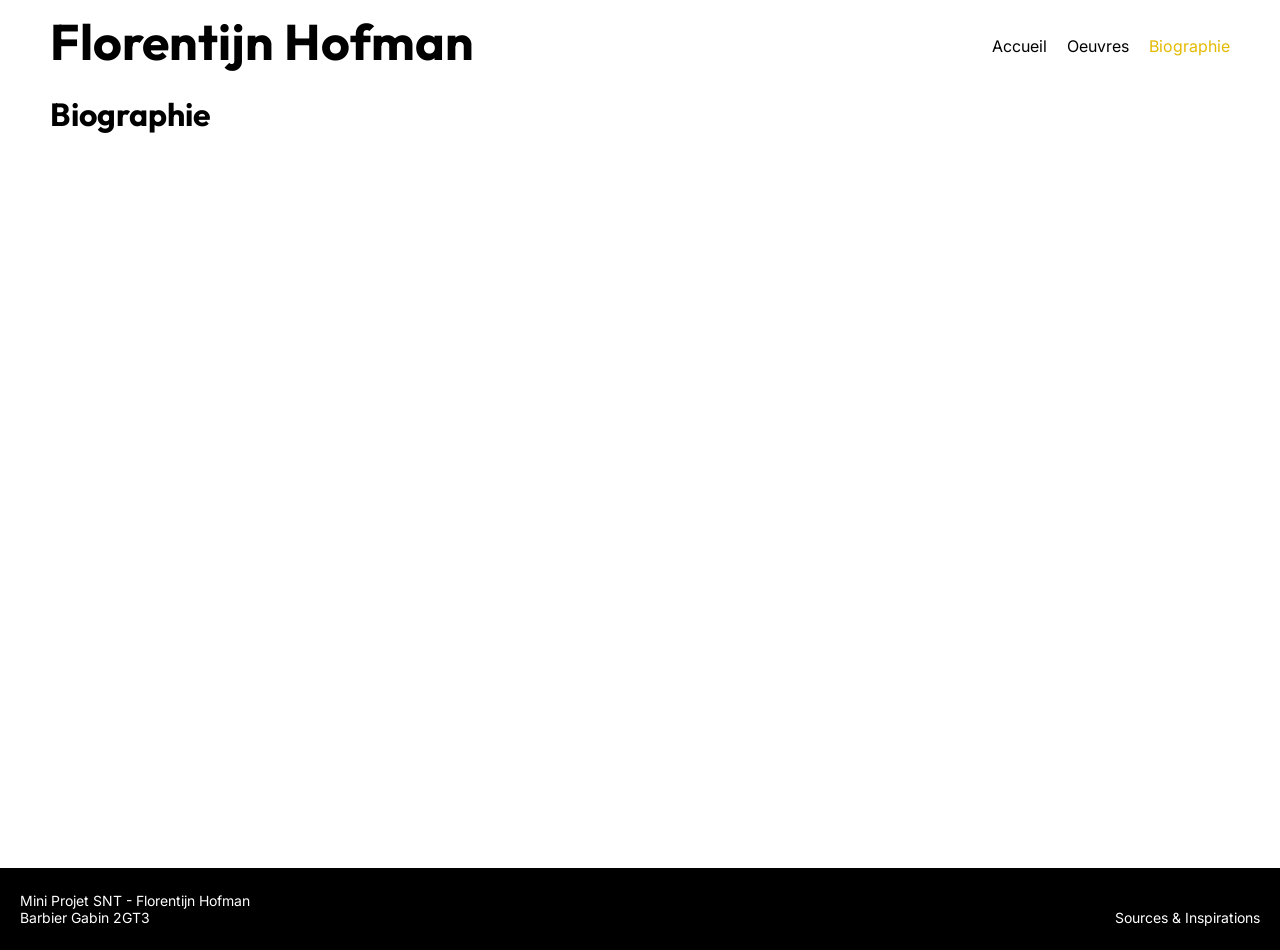
==== bio.html @ 64a5b8d0 "Update" ====
<!DOCTYPE html>
<html lang="fr">
    <head>
        <meta charset="UTF-8">
        <link rel="stylesheet" href="style.css">
        <link rel="icon" type="image/x-icon" href="assets/favicon.svg">
        <title>Biographie - Florentijn Hofman</title>
    </head>
    <body>
        <nav>
            <h1 class="artist-name">Florentijn Hofman</h1>
            <ul>
                <li><a href="index.html">Accueil</a></li>
                <li><a href="oeuvres.html">Oeuvres</a></li>
                <li><a class="active" href="bio.html">Biographie</a></li>
            </ul>
        </nav>
        <main>
            <h1>Biographie</h1>
        </main>
        <footer>
            <p>Mini Projet SNT - Florentijn Hofman<br>Barbier Gabin 2GT3</p>
            <a href="sources.html" class="sources-link"><p><br>Sources & Inspirations</p></a>
        </footer>
    </body>
</html>
---- style.css ----
@import url('https://fonts.googleapis.com/css2?family=Inter:ital,opsz,wght@0,14..32,100..900;1,14..32,100..900&family=Outfit:wght@100..900&display=swap');

:root {
    --accent: #e4ba00;
    --white: #fff;
    --black: #000;
}

body {
    padding: 0 50px;
    min-height: 100vh;
    display: flex;
    flex-direction: column;
    margin: 0;
}

p {
    font-family: 'Inter', serif;
    word-wrap: break-word;
}

h1 {
    font-family: 'Outfit', sans-serif;
}

/* Navbar */
nav {
    display: flex;
    justify-content: space-between;
    align-items: center;
    padding-top: 10px;
}

nav h1 {
    font-family: 'Outfit', sans-serif;
    font-size: 50px;
    margin: 0 0;
}

nav ul {
    list-style-type: none;
    display: flex;
    align-items: center;
    justify-content: flex-end;
    padding-top: 8px;
    gap: 20px;

    a {
        text-decoration: none;
        font-family: 'Inter', serif;
        color: var(--black);
    }

    a:hover {
        color: var(--accent);
        text-decoration: none;
        transition: 0.2s;
    }

    a.active {
        color: var(--accent);
        text-decoration: none;
    }
}

/* Image */
img {
    width: 100%;
    height: auto;
    padding-top: 20px;
}

.img-description {
    font-family: 'Inter', sans-serif;
    font-weight: 300;
    opacity: 0.9;
    font-size: 13px;
    margin-top: 0px;
    text-align: right;
}

/* Footer */

main {
    flex: 1;
}

footer {
    display: flex;
    flex-direction: row;
    justify-content: space-between;
    width: calc(100% + 100px);
    margin: 50px -50px  -50px;
    background-color: var(--black);

    p {
        padding: 10px 20px;
        color: var(--white);
    }
}

p {
    font-family: 'Inter', serif;
    font-size: 14px;
}

.sources-link {
    color: var(--white);
    text-decoration: none;
    text-align: end;
}
/* Scrollbar */
::-webkit-scrollbar {
    width: 7px;
}

::-webkit-scrollbar-track {
    background: var(--white);
}

::-webkit-scrollbar-thumb {
    background: var(--black);
    padding-right: 10px;
    border-radius: 0;
}

/* Galery */
/* .galery {
    display: grid;
    grid-template-columns: 1fr 1fr;
    gap: 10px;
}

.galery img {
    width: 100%;
    aspect-ratio: 4/3;
    object-fit: cover;
    padding-top: 0;
}

.galery img:nth-child(5),
.galery img:nth-child(8) {
    grid-column: span 2;
    aspect-ratio: 16/6;
} */

/* Exhibition */
.exhibition-container {
    margin-top: 65px;
}

.exhibition-container h2 {
    font-family: 'Outfit', sans-serif;
    font-size: 30px;
    margin: 0 0 20px 0;
}

dl {
    display: grid;
    grid-template-columns: 80px 1fr;
    gap: 8px 40px;
    font-family: 'Inter', serif;
    font-size: 14px;
}

dt {
    font-weight: 400;
    color: var(--black);
}

dd {
    margin: 0;
    color: var(--black);
}
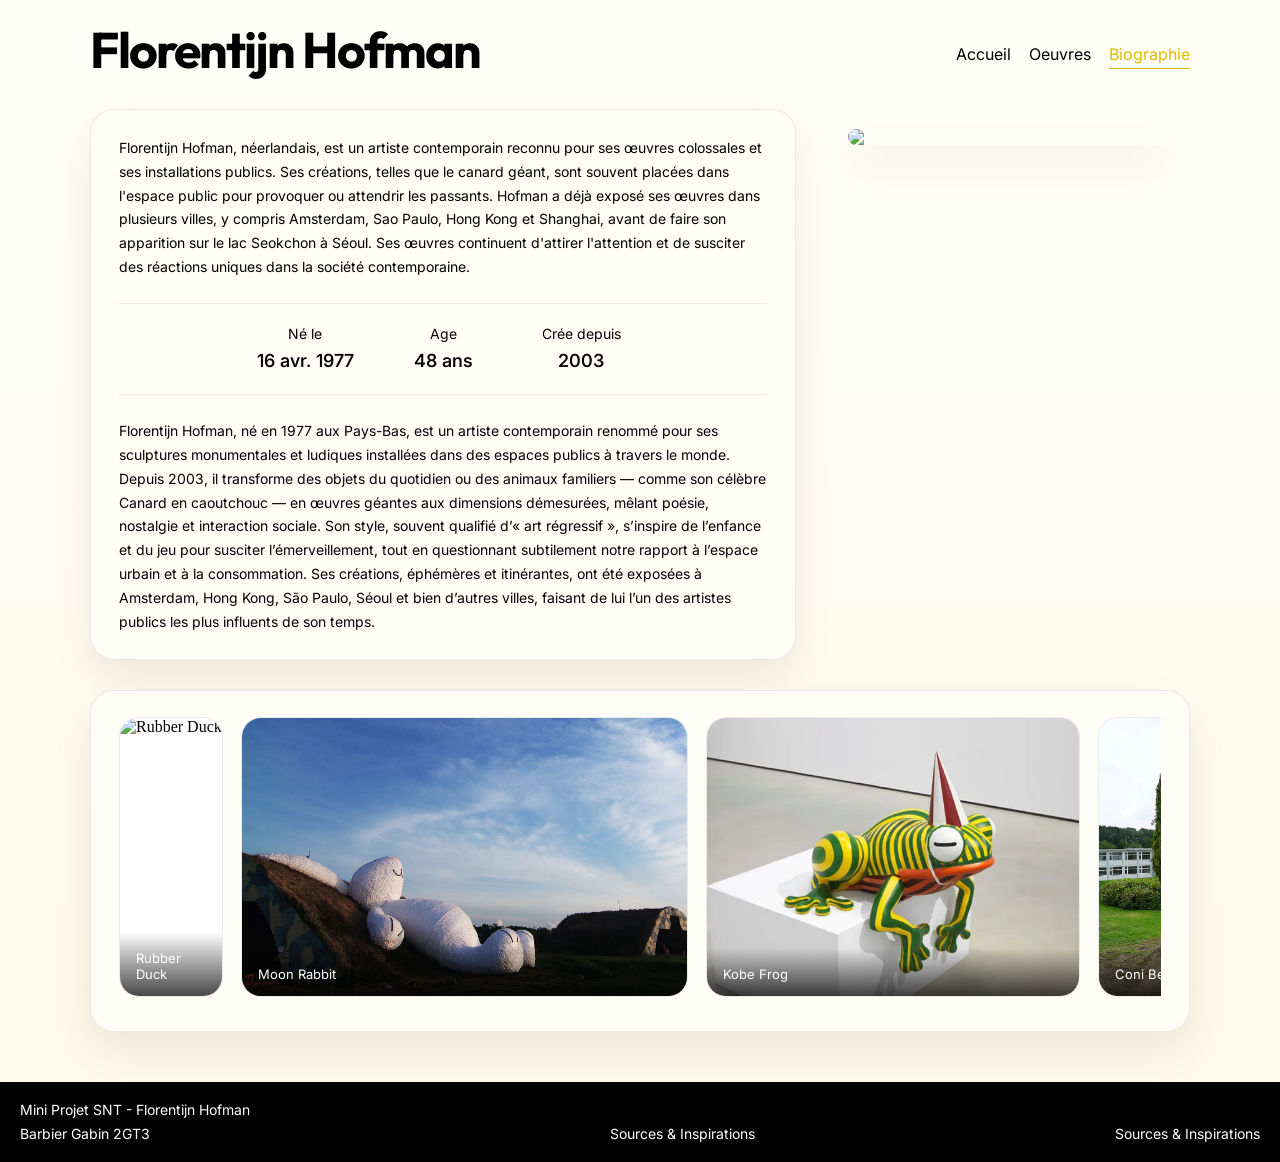
==== commit d1ded300: "Update" ====
--- a/bio.html
+++ b/bio.html
@@ -15,12 +15,56 @@
                 <li><a class="active" href="bio.html">Biographie</a></li>
             </ul>
         </nav>
-        <main>
-            <h1>Biographie</h1>
+        <main class="bio">
+          <div class="bio-box1">
+            <!-- <h1>Biographie</h1> -->
+            <p>Florentijn Hofman, néerlandais, est un artiste contemporain reconnu pour ses œuvres colossales et ses installations publics. Ses créations, telles que le canard géant, sont souvent placées dans l'espace public pour provoquer ou attendrir les passants. Hofman a déjà exposé ses œuvres dans plusieurs villes, y compris Amsterdam, Sao Paulo, Hong Kong et Shanghai, avant de faire son apparition sur le lac Seokchon à Séoul. Ses œuvres continuent d'attirer l'attention et de susciter des réactions uniques dans la société contemporaine.</p>
+            <div class="bio-complement">
+                <p>Né le<br><span>16 avr. 1977</span></p>
+                <p>Age<br><span>48 ans</span></p>
+                <p>Crée depuis<br><span>2003</span></p>
+           </div>
+          <p>
+            Florentijn Hofman, né en 1977 aux Pays-Bas, est un artiste contemporain renommé pour ses sculptures monumentales et ludiques installées dans des espaces publics à travers le monde. Depuis 2003, il transforme des objets du quotidien ou des animaux familiers — comme son célèbre Canard en caoutchouc — en œuvres géantes aux dimensions démesurées, mêlant poésie, nostalgie et interaction sociale. Son style, souvent qualifié d’« art régressif », s’inspire de l’enfance et du jeu pour susciter l’émerveillement, tout en questionnant subtilement notre rapport à l’espace urbain et à la consommation. Ses créations, éphémères et itinérantes, ont été exposées à Amsterdam, Hong Kong, São Paulo, Séoul et bien d’autres villes, faisant de lui l’un des artistes publics les plus influents de son temps.
+          </p>
+          </div>
+          <div class="bio-box2">
+            <img class="bio-img" src="https://upload.wikimedia.org/wikipedia/commons/thumb/7/71/Florentijn_Hofman_in_Glory_Pier%2C_Port_of_Kaohsiung%2C_Taiwan.jpg/500px-Florentijn_Hofman_in_Glory_Pier%2C_Port_of_Kaohsiung%2C_Taiwan.jpg">
+          </div>
+          <section class="bio-gallery">
+            <div class="bio-carousel">
+                <figure class="bio-slide">
+                    <img src="assets/arts/Cropped/RubberDuck.png" alt="Rubber Duck">
+                    <figcaption>Rubber Duck</figcaption>
+                </figure>
+                <figure class="bio-slide">
+                    <img src="assets/arts/Cropped/MoonRabbit.png" alt="Moon Rabbit">
+                    <figcaption>Moon Rabbit</figcaption>
+                </figure>
+                <figure class="bio-slide">
+                    <img src="assets/arts/Cropped/KobeFrog.png" alt="Kobe Frog">
+                    <figcaption>Kobe Frog</figcaption>
+                </figure>
+                <figure class="bio-slide">
+                    <img src="assets/arts/Cropped/ConiBear.png" alt="Coni Bear">
+                    <figcaption>Coni Bear</figcaption>
+                </figure>
+                <figure class="bio-slide">
+                    <img src="assets/arts/Cropped/BubbleCoatElephant.png" alt="Bubblecoat Elephant">
+                    <figcaption>Bubblecoat Elephant</figcaption>
+                </figure>
+                <figure class="bio-slide">
+                    <img src="assets/arts/Cropped/RainbowBearFamily.png" alt="Rainbow Bear Family">
+                    <figcaption>Rainbow Bear Family</figcaption>
+                </figure>
+            </div>
+          </section>
         </main>
+
         <footer>
             <p>Mini Projet SNT - Florentijn Hofman<br>Barbier Gabin 2GT3</p>
             <a href="sources.html" class="sources-link"><p><br>Sources & Inspirations</p></a>
+            <a href="sources.html" class="sources-link"><p><br>Sources & Inspirations</p></a>
         </footer>
     </body>
-</html>+</html>
--- a/style.css
+++ b/style.css
@@ -4,112 +4,307 @@
     --accent: #e4ba00;
     --white: #fff;
     --black: #000;
+    --surface: #fffdf5;
+    --border: rgba(0, 0, 0, 0.08);
+    --shadow: 0 18px 40px rgba(0, 0, 0, 0.08);
+    --text-soft: rgba(0, 0, 0, 0.68);
+}
+
+* {
+    box-sizing: border-box;
 }
 
 body {
+    display: flex;
+    flex-direction: column;
+    min-height: 100vh;
+    margin: 0;
     padding: 0 50px;
-    min-height: 100vh;
-    display: flex;
-    flex-direction: column;
-    margin: 0;
-}
-
-p {
-    font-family: 'Inter', serif;
-    word-wrap: break-word;
+    color: var(--black);
+    background: linear-gradient(180deg, #fffef9 0%, #fff9e8 100%);
+}
+
+main {
+    flex: 1;
+    width: min(1100px, 100%);
+    margin: 0 auto;
 }
 
 h1 {
     font-family: 'Outfit', sans-serif;
 }
 
-/* Navbar */
-nav {
-    display: flex;
-    justify-content: space-between;
-    align-items: center;
-    padding-top: 10px;
-}
-
-nav h1 {
-    font-family: 'Outfit', sans-serif;
-    font-size: 50px;
-    margin: 0 0;
-}
-
-nav ul {
-    list-style-type: none;
-    display: flex;
-    align-items: center;
-    justify-content: flex-end;
-    padding-top: 8px;
-    gap: 20px;
-
-    a {
-        text-decoration: none;
-        font-family: 'Inter', serif;
-        color: var(--black);
-    }
-
-    a:hover {
-        color: var(--accent);
-        text-decoration: none;
-        transition: 0.2s;
-    }
-
-    a.active {
-        color: var(--accent);
-        text-decoration: none;
-    }
-}
-
-/* Image */
+p {
+    margin: 0;
+    font-family: 'Inter', serif;
+    font-size: 14px;
+    line-height: 1.7;
+    word-wrap: break-word;
+
+    span {
+        font-weight: 550;
+    }
+}
+
 img {
+    display: block;
     width: 100%;
     height: auto;
     padding-top: 20px;
+    border-radius: 24px;
+
+    
+}
+
+img.cover-image {
+    padding-top: 0;
+    margin-top: 20px;
+}
+
+nav {
+    display: flex;
+    align-items: center;
+    justify-content: space-between;
+    gap: 24px;
+    width: min(1100px, 100%);
+    margin: 0 auto 28px;
+    padding-top: 18px;
+
+    h1 {
+        margin: 0;
+        font-size: clamp(38px, 5vw, 50px);
+        letter-spacing: -0.04em;
+    }
+
+    ul {
+        display: flex;
+        align-items: center;
+        justify-content: flex-end;
+        flex-wrap: wrap;
+        gap: 18px;
+        margin: 0;
+        padding: 8px 0 0;
+        list-style: none;
+
+        a {
+            padding-bottom: 4px;
+            color: var(--black);
+            font-family: 'Inter', serif;
+            text-decoration: none;
+            border-bottom: 1px solid transparent;
+            transition: color 0.2s ease, transform 0.2s ease, border-color 0.2s ease;
+        }
+
+        a:hover {
+            color: var(--accent);
+            transform: translateY(-1px);
+            border-color: rgba(228, 186, 0, 0.45);
+        }
+
+        a.active {
+            color: var(--accent);
+            border-color: var(--accent);
+        }
+    }
+}
+
+footer {
+    display: flex;
+    align-items: flex-end;
+    justify-content: space-between;
+    gap: 20px;
+    width: calc(100% + 100px);
+    margin: 50px -50px -50px;
+    background-color: var(--black);
+
+    p {
+        padding: 16px 20px;
+        color: var(--white);
+    }
+}
+
+.sources-link {
+    color: var(--white);
+    text-align: end;
+    text-decoration: none;
+    transition: opacity 0.2s ease;
+}
+
+.sources-link:hover {
+    opacity: 0.8;
 }
 
 .img-description {
+    margin-top: 12px;
+    color: var(--text-soft);
     font-family: 'Inter', sans-serif;
+    font-size: 13px;
     font-weight: 300;
-    opacity: 0.9;
-    font-size: 13px;
-    margin-top: 0px;
+    letter-spacing: 0.02em;
     text-align: right;
 }
 
-/* Footer */
-
-main {
-    flex: 1;
-}
-
-footer {
-    display: flex;
-    flex-direction: row;
-    justify-content: space-between;
-    width: calc(100% + 100px);
-    margin: 50px -50px  -50px;
-    background-color: var(--black);
-
-    p {
-        padding: 10px 20px;
-        color: var(--white);
-    }
-}
-
-p {
+.exhibition-container,
+.bio-box1,
+.arts-text {
+    background: var(--surface);
+    border: 1px solid var(--border);
+    box-shadow: var(--shadow);
+}
+
+.exhibition-container {
+    margin-top: 48px;
+    padding: 26px 28px;
+    border-radius: 24px;
+
+    h2 {
+        margin: 0 0 20px;
+        font-family: 'Outfit', sans-serif;
+        font-size: 30px;
+    }
+}
+
+dl {
+    display: grid;
+    grid-template-columns: 80px 1fr;
+    gap: 10px 28px;
     font-family: 'Inter', serif;
     font-size: 14px;
-}
-
-.sources-link {
-    color: var(--white);
-    text-decoration: none;
-    text-align: end;
-}
-/* Scrollbar */
+    line-height: 1.65;
+
+    dt {
+        color: var(--black);
+        font-weight: 400;
+    }
+
+    dd {
+        margin: 0;
+        color: var(--black);
+    }
+}
+
+.bio {
+    display: grid;
+    grid-template-columns: minmax(0, 1.65fr) minmax(260px, 0.85fr);
+    align-items: start;
+    gap: 30px;
+}
+
+.bio-gallery {
+    grid-column: 1 / -1;
+    padding: 26px 28px;
+    border: 1px solid var(--border);
+    border-radius: 24px;
+    background: var(--surface);
+    box-shadow: var(--shadow);
+}
+
+.bio-carousel {
+    display: grid;
+    grid-auto-flow: column;
+    grid-auto-columns: max-content;
+    gap: 18px;
+    overflow-x: auto;
+    padding-bottom: 8px;
+    scrollbar-width: none;
+    scroll-snap-type: x mandatory;
+    scroll-behavior: smooth;
+}
+
+.bio-carousel::-webkit-scrollbar {
+    display: none;
+}
+
+.bio-carousel::-webkit-scrollbar-track {
+    background: rgba(0, 0, 0, 0.08);
+    border-radius: 999px;
+}
+
+.bio-carousel::-webkit-scrollbar-thumb {
+    background: var(--accent);
+    border-radius: 999px;
+}
+
+.bio-slide {
+    margin: 0;
+    position: relative;
+    overflow: hidden;
+    border: 1px solid var(--border);
+    border-radius: 20px;
+    background: var(--white);
+    scroll-snap-align: start;
+    height: 280px;
+    width: fit-content;
+
+    img {
+        width: auto;
+        height: 100%;
+        padding-top: 0;
+        border-radius: 0;
+        object-fit: cover;
+        max-width: none;
+    }
+
+    figcaption {
+        position: absolute;
+        right: 0;
+        bottom: 0;
+        left: 0;
+        padding: 18px 16px 14px;
+        font-family: 'Inter', sans-serif;
+        font-size: 13px;
+        color: var(--white);
+        background: linear-gradient(180deg, transparent 0%, rgba(0, 0, 0, 0.72) 100%);
+    }
+}
+
+.bio-box1 {
+    width: auto;
+    padding: 26px 28px;
+    border-radius: 24px;
+}
+
+.bio-box2 {
+    display: flex;
+    justify-content: center;
+    padding-top: 20px;
+}
+
+.bio-complement {
+    display: flex;
+    align-items: center;
+    justify-content: center;
+    flex-wrap: wrap;
+    gap: 18px;
+    margin: 24px 0;
+    padding: 18px 0;
+    border-top: 1px solid var(--border);
+    border-bottom: 1px solid var(--border);
+
+    p {
+        min-width: 120px;
+        text-align: center;
+
+        span {
+            font-size: 18px;
+        }
+    }
+}
+
+.bio-img {
+    width: 100%;
+    max-width: 320px;
+    padding-top: 0;
+    box-shadow: var(--shadow);
+}
+
+.arts-text {
+    max-width: 920px;
+    margin: 16px 0 24px;
+    padding: 22px 24px;
+    border-radius: 22px;
+}
+
 ::-webkit-scrollbar {
     width: 7px;
 }
@@ -124,54 +319,60 @@
     border-radius: 0;
 }
 
-/* Galery */
-/* .galery {
-    display: grid;
-    grid-template-columns: 1fr 1fr;
-    gap: 10px;
-}
-
-.galery img {
-    width: 100%;
-    aspect-ratio: 4/3;
-    object-fit: cover;
-    padding-top: 0;
-}
-
-.galery img:nth-child(5),
-.galery img:nth-child(8) {
-    grid-column: span 2;
-    aspect-ratio: 16/6;
-} */
-
-/* Exhibition */
-.exhibition-container {
-    margin-top: 65px;
-}
-
-.exhibition-container h2 {
-    font-family: 'Outfit', sans-serif;
-    font-size: 30px;
-    margin: 0 0 20px 0;
-}
-
-dl {
-    display: grid;
-    grid-template-columns: 80px 1fr;
-    gap: 8px 40px;
-    font-family: 'Inter', serif;
-    font-size: 14px;
-}
-
-dt {
-    font-weight: 400;
-    color: var(--black);
-}
-
-dd {
-    margin: 0;
-    color: var(--black);
-}
-
-
-
+@media (max-width: 820px) {
+    body {
+        padding: 0 20px;
+    }
+
+    nav {
+        flex-direction: column;
+        align-items: flex-start;
+        margin-bottom: 20px;
+
+        ul {
+            justify-content: flex-start;
+            padding-top: 0;
+        }
+    }
+
+    main {
+        width: 100%;
+    }
+
+    img {
+        border-radius: 18px;
+    }
+
+    .exhibition-container,
+    .bio-gallery,
+    .bio-box1,
+    .arts-text {
+        padding: 20px;
+        border-radius: 20px;
+    }
+
+    .bio {
+        grid-template-columns: 1fr;
+        gap: 12px;
+    }
+
+    .bio-slide {
+        height: 240px;
+    }
+
+    .bio-box2 {
+        justify-content: flex-start;
+        padding-top: 0;
+    }
+
+    footer {
+        flex-direction: column;
+        align-items: flex-start;
+        width: calc(100% + 40px);
+        margin: 40px -20px -20px;
+    }
+
+    .sources-link {
+        text-align: left;
+    }
+}
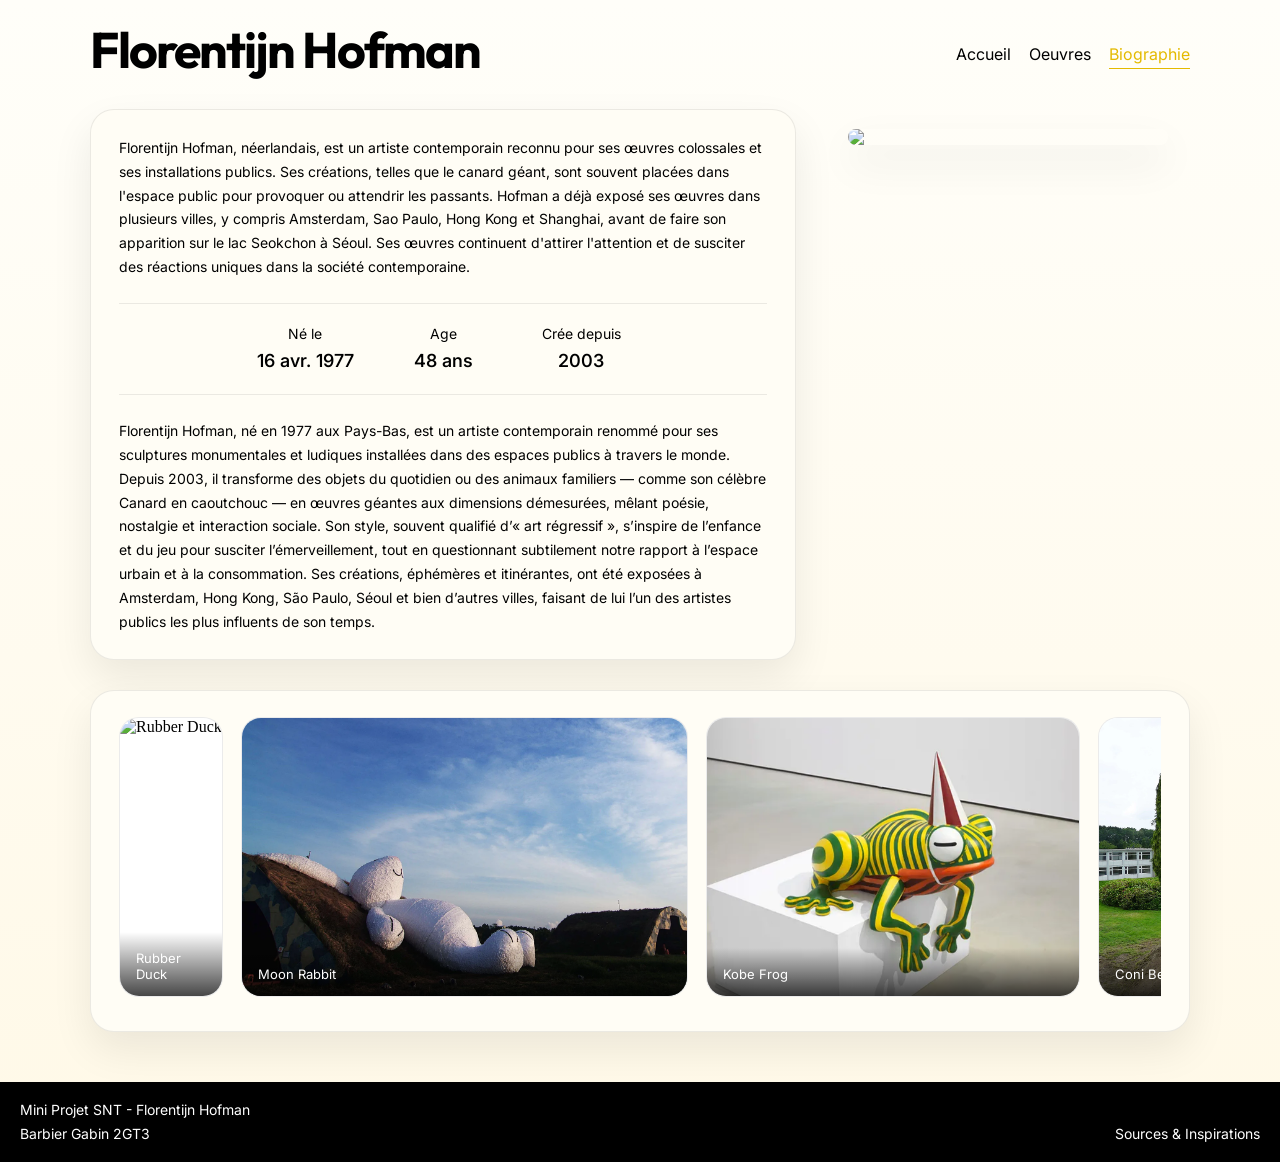
==== commit 8a47ea54: "Update" ====
--- a/bio.html
+++ b/bio.html
@@ -64,7 +64,6 @@
         <footer>
             <p>Mini Projet SNT - Florentijn Hofman<br>Barbier Gabin 2GT3</p>
             <a href="sources.html" class="sources-link"><p><br>Sources & Inspirations</p></a>
-            <a href="sources.html" class="sources-link"><p><br>Sources & Inspirations</p></a>
         </footer>
     </body>
 </html>
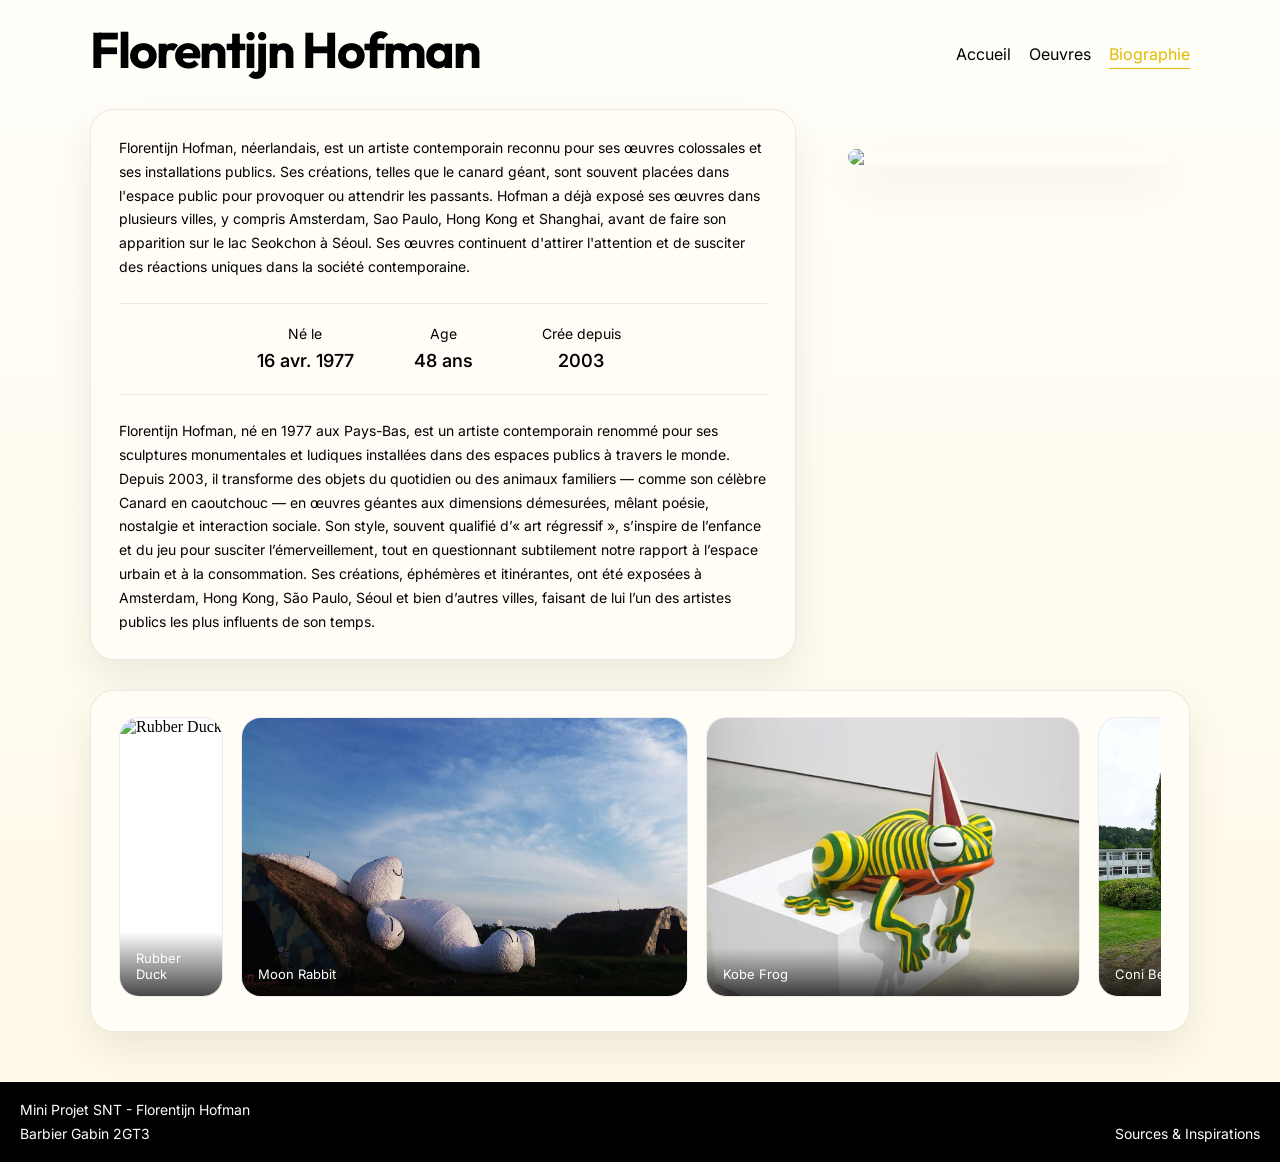
==== commit a4a0fbb2: "Update" ====
--- a/bio.html
+++ b/bio.html
@@ -34,27 +34,27 @@
           <section class="bio-gallery">
             <div class="bio-carousel">
                 <figure class="bio-slide">
-                    <img src="assets/arts/Cropped/RubberDuck.png" alt="Rubber Duck">
+                    <img src="assets/arts/cropped/RubberDuck.png" alt="Rubber Duck">
                     <figcaption>Rubber Duck</figcaption>
                 </figure>
                 <figure class="bio-slide">
-                    <img src="assets/arts/Cropped/MoonRabbit.png" alt="Moon Rabbit">
+                    <img src="assets/arts/cropped/MoonRabbit.png" alt="Moon Rabbit">
                     <figcaption>Moon Rabbit</figcaption>
                 </figure>
                 <figure class="bio-slide">
-                    <img src="assets/arts/Cropped/KobeFrog.png" alt="Kobe Frog">
+                    <img src="assets/arts/cropped/KobeFrog.png" alt="Kobe Frog">
                     <figcaption>Kobe Frog</figcaption>
                 </figure>
                 <figure class="bio-slide">
-                    <img src="assets/arts/Cropped/ConiBear.png" alt="Coni Bear">
+                    <img src="assets/arts/cropped/ConiBear.png" alt="Coni Bear">
                     <figcaption>Coni Bear</figcaption>
                 </figure>
                 <figure class="bio-slide">
-                    <img src="assets/arts/Cropped/BubbleCoatElephant.png" alt="Bubblecoat Elephant">
+                    <img src="assets/arts/cropped/BubbleCoatElephant.png" alt="Bubblecoat Elephant">
                     <figcaption>Bubblecoat Elephant</figcaption>
                 </figure>
                 <figure class="bio-slide">
-                    <img src="assets/arts/Cropped/RainbowBearFamily.png" alt="Rainbow Bear Family">
+                    <img src="assets/arts/cropped/RainbowBearFamily.png" alt="Rainbow Bear Family">
                     <figcaption>Rainbow Bear Family</figcaption>
                 </figure>
             </div>
--- a/style.css
+++ b/style.css
@@ -50,16 +50,16 @@
     display: block;
     width: 100%;
     height: auto;
-    padding-top: 20px;
+    margin-top: 20px;
     border-radius: 24px;
 
     
 }
 
-img.cover-image {
+/* img.cover-image {
     padding-top: 0;
     margin-top: 20px;
-}
+} */
 
 nav {
     display: flex;
@@ -228,7 +228,7 @@
 .bio-slide {
     margin: 0;
     position: relative;
-    overflow: hidden;
+    overflow: hidden;    
     border: 1px solid var(--border);
     border-radius: 20px;
     background: var(--white);
@@ -239,7 +239,7 @@
     img {
         width: auto;
         height: 100%;
-        padding-top: 0;
+        margin-top: 0;
         border-radius: 0;
         object-fit: cover;
         max-width: none;
@@ -376,3 +376,39 @@
         text-align: left;
     }
 }
+
+.gallery {
+    --gap: 12px;
+    display: grid;
+    gap: var(--gap);
+
+    img {
+        width: 100%;
+        height: auto;
+        border-radius: 12px;
+        display: block;
+        margin: 0;
+    }  
+
+    .row1 {
+        display: grid;
+        grid-template-columns: 545fr 392fr;
+        gap: var(--gap);
+    }
+
+    .row2 {
+        display: grid;
+        grid-template-columns: 511fr 427fr;
+        gap: var(--gap);
+    }
+
+    .row3 { }
+
+    .row4 {
+        display: grid;
+        grid-template-columns: 252fr 684fr;
+        gap: var(--gap);
+    }
+
+    .row5 { }
+}
